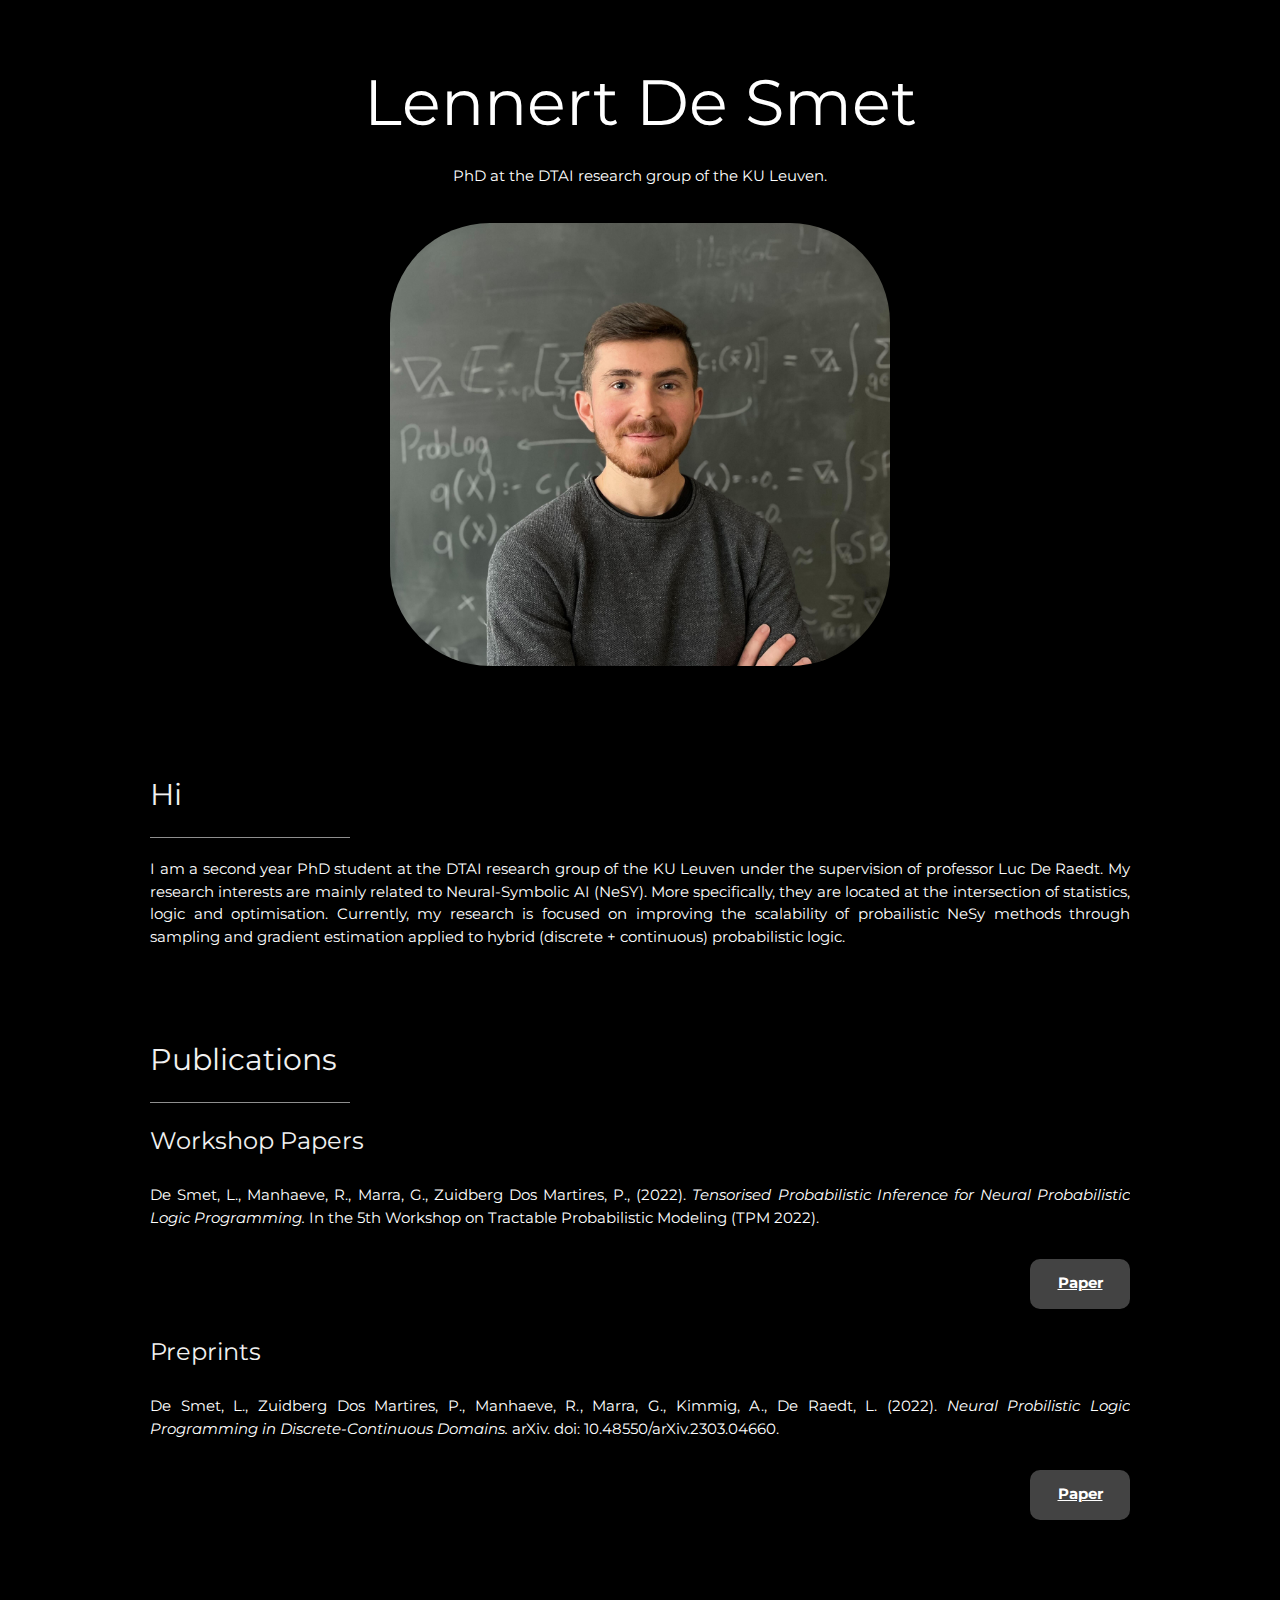
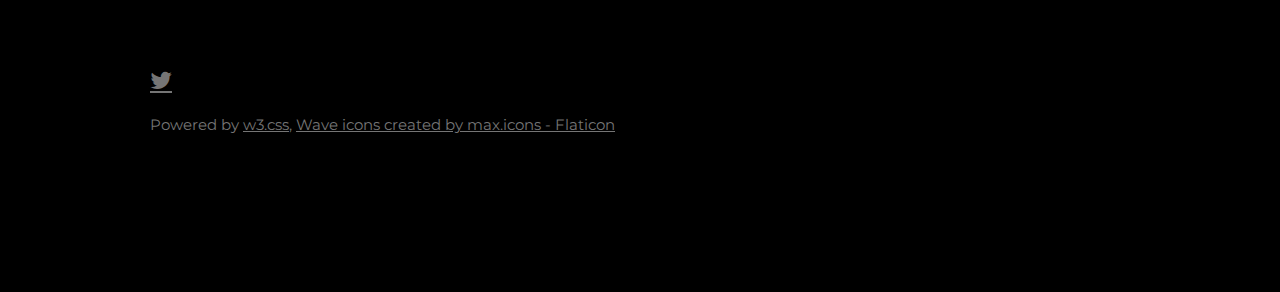
==== index.html @ 8cc745d8 "test commit" ====
<!DOCTYPE html>
<html>
<head>

<style> 
    #rcorners1 {
        border-radius: 10px;
        background: #434343;
        padding: 13px; 
        width: 100px;
        height: 50px;  
    }
</style>
<style>
    #wrapper {
        overflow: auto; /* add this to contain floated children */
    }
    #first {
        float:left; /* add this */
    }
    #second {
        float: right; /* add this */
    }
</style>

<style>
    img {
      border-radius: 100px;
    }
</style>

<link rel="icon" href="/images/wave.png">

<title> Lennert De Smet </title>
<meta charset="UTF-8">
<meta name="viewport" content="width=device-width, initial-scale=1">
<link rel="stylesheet" href="https://www.w3schools.com/w3css/4/w3.css">
<link rel="stylesheet" href="https://fonts.googleapis.com/css?family=Montserrat">
<link rel="stylesheet" href="https://cdnjs.cloudflare.com/ajax/libs/font-awesome/4.7.0/css/font-awesome.min.css">
<style>
body, h1,h2,h3,h4,h5,h6 {font-family: "Montserrat", sans-serif}
.w3-row-padding img {margin-bottom: 12px}
/* Set the width of the sidebar to 120px */
.w3-sidebar {width: 120px;background: #222;}
/* Add a left margin to the "page content" that matches the width of the sidebar (120px) */
#main {margin-left: px}
/* Remove margins from "page content" on small screens */
@media only screen and (max-width: 600px) {#main {margin-left: 0}}
</style>
</head>
<body class="w3-black">

<!-- Page Content -->
<div class="w3-padding-large" id="main">
  <!-- Header/Home -->
  <header class="w3-container w3-padding-32 w3-center w3-black" id="home">
    <h1 class="w3-jumbo"><span class="w3-hide-small"> Lennert De Smet </h1>
    <p style="padding-bottom:20px;"> PhD at the DTAI research group of the KU Leuven.</p>
    <img src="/images/cropped_me.jpg" class="w3-image" width="500">
  </header>

  <!-- About Section -->
  <div class="w3-content w3-justify w3-text w3-padding-64" id="about">
    <h2 class="w3-text-light-grey"> Hi </h2>
    <hr style="width:200px" class="w3-opacity">
    <p>
        I am a second year PhD student at the DTAI research group of the KU Leuven under the supervision of professor Luc De Raedt.
        My research interests are mainly related to Neural-Symbolic AI (NeSY). More specifically, they are located at the intersection of statistics, logic and optimisation.
        Currently, my research is focused on improving the scalability of probailistic NeSy methods through sampling and gradient estimation applied to hybrid (discrete + continuous) probabilistic logic.
    </p>

    <div class="w3-content w3-justify w3-text w3-padding-64" id="publications"></divclass>

    <h2 class="w3-text-light-grey"> Publications </h2>
    <hr style="width:200px" class="w3-opacity">
    <h3 class="w3-text-light-grey" style="text-align:left;"> Workshop Papers</h3>

    <div id="wrapper">
        <div id="first">
            <p>
                De Smet, L., 
                <a href="https://people.cs.kuleuven.be/~robin.manhaeve/" style="text-decoration: none"> Manhaeve, R.</a>, 
                <a href="https://www.giuseppemarra.com/" style="text-decoration: none"> Marra, G.</a>, 
                <a href="https://pedrozudo.github.io/" style="text-decoration: none"> Zuidberg Dos Martires, P.</a>,
                (2022). 
                <em>Tensorised Probabilistic Inference for Neural Probabilistic Logic Programming.</em>
                In the 5th Workshop on Tractable Probabilistic Modeling (TPM 2022).
            </p>
        </div>
        <div id="second">
            <p id="rcorners1" style="text-align:center;"> <b> <a href="https://openreview.net/pdf?id=6Kpbq2Y2IK6"> Paper </a> </b> </p>
        </div>
    </div>

    <h3 class="w3-text-light-grey" style="text-align:left;"> Preprints </h3>
    <div id="wrapper">
        <div id="first">
            <p>
                De Smet, L., 
                <a href="https://pedrozudo.github.io/" style="text-decoration: none"> Zuidberg Dos Martires, P.</a>, 
                <a href="https://people.cs.kuleuven.be/~robin.manhaeve/" style="text-decoration: none"> Manhaeve, R.</a>, 
                <a href="https://www.giuseppemarra.com/" style="text-decoration: none"> Marra, G.</a>, 
                <a href="https://people.cs.kuleuven.be/~angelika.kimmig/" style="text-decoration: none"> Kimmig, A.</a>, 
                <a href="https://wms.cs.kuleuven.be/people/lucderaedt/" style="text-decoration: none"> De Raedt, L.</a>
                (2022). 
                <em> Neural Probilistic Logic Programming in Discrete-Continuous Domains.</em>
                arXiv. doi: 10.48550/arXiv.2303.04660.
            </p>
        </div>
        <div id="second">
            <p id="rcorners1" style="text-align:center;"> <b> <a href="https://arxiv.org/pdf/2303.04660.pdf"> Paper </a> </b> </p>
        </div>
    </div>

    <!-- <div class="w3-content w3-justify w3-text w3-padding-64" id="code"></divclass>
    <h2 class="w3-text-light-grey"> Code </h2>
    <hr style="width:200px" class="w3-opacity"> -->
</div>

<!-- Footer -->
<footer class="w3-content w3-padding-64 w3-text-grey w3-xlarge">
<a href="https://twitter.com/LennertDS_" <i class="fa fa-twitter w3-hover-opacity"></i><a/>
<p class="w3-medium">Powered by <a href="https://www.w3schools.com/w3css/default.asp" target="_blank" class="w3-hover-text-green">w3.css</a>,
    <a href="https://www.flaticon.com/free-icons/wave" title="wave icons">Wave icons created by max.icons - Flaticon</a>
</p>

<!-- End footer -->
</footer>

<!-- END PAGE CONTENT -->
</div>

</body>
</html>
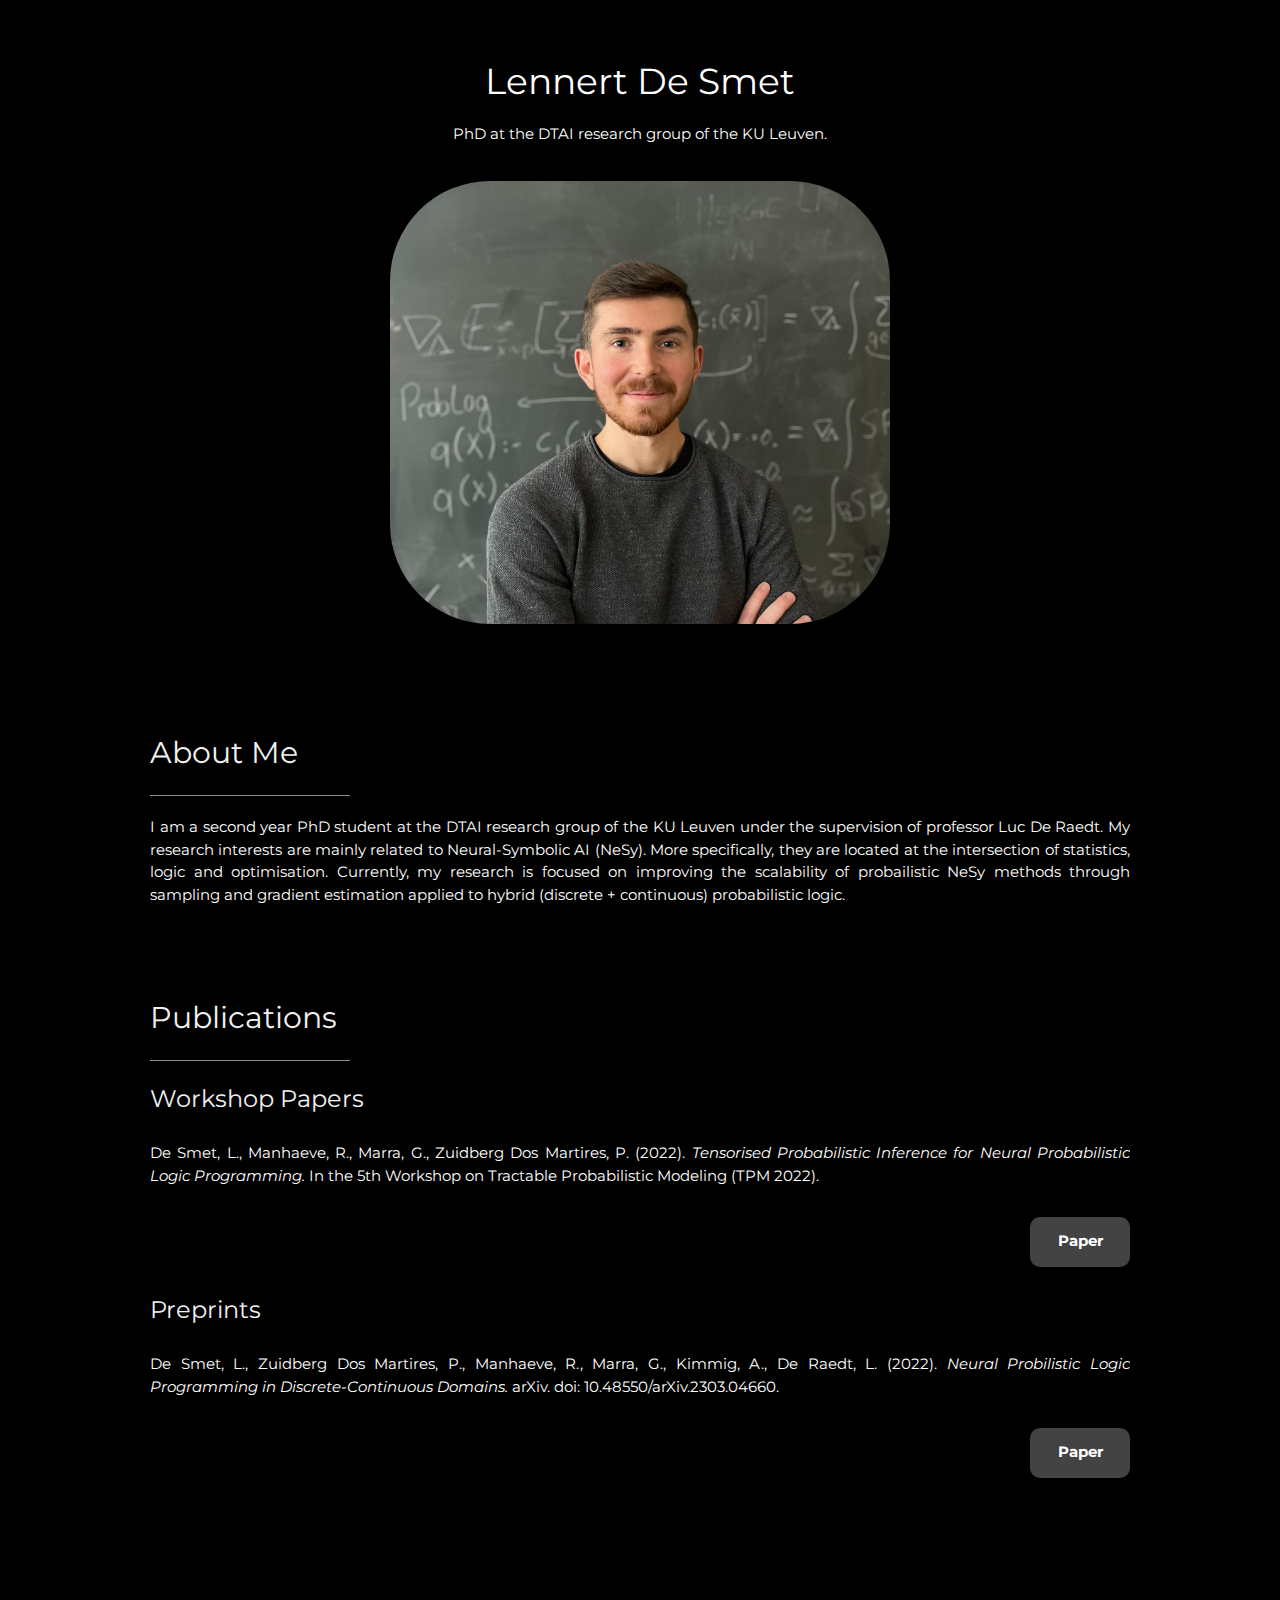
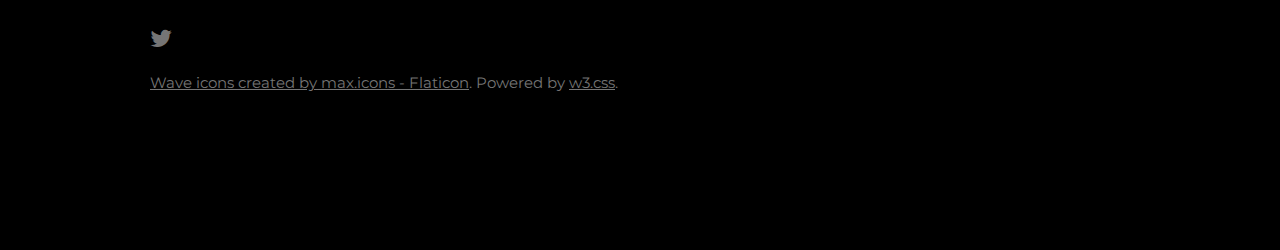
==== commit 147741ed: "test commit" ====
--- a/index.html
+++ b/index.html
@@ -11,6 +11,13 @@
         height: 50px;  
     }
 </style>
+
+<style>
+    a:hover {
+    color: #277da1;
+    }
+</style>
+
 <style>
     #wrapper {
         overflow: auto; /* add this to contain floated children */
@@ -38,14 +45,15 @@
 <link rel="stylesheet" href="https://fonts.googleapis.com/css?family=Montserrat">
 <link rel="stylesheet" href="https://cdnjs.cloudflare.com/ajax/libs/font-awesome/4.7.0/css/font-awesome.min.css">
 <style>
-body, h1,h2,h3,h4,h5,h6 {font-family: "Montserrat", sans-serif}
-.w3-row-padding img {margin-bottom: 12px}
-/* Set the width of the sidebar to 120px */
-.w3-sidebar {width: 120px;background: #222;}
-/* Add a left margin to the "page content" that matches the width of the sidebar (120px) */
-#main {margin-left: px}
-/* Remove margins from "page content" on small screens */
-@media only screen and (max-width: 600px) {#main {margin-left: 0}}
+    body, h1,h2,h3,h4,h5,h6 {font-family: "Montserrat", sans-serif}
+    .w3-row-padding img {margin-bottom: 12px}
+    /* Set the width of the sidebar to 120px */
+    .w3-sidebar {width: 120px;background: #222;}
+    /* Add a left margin to the "page content" that matches the width of the sidebar (120px) */
+    /* Remove margins from "page content" on small screens */
+    @media only screen and (max-width: 600px) {
+        #main {margin-left: 0}
+    }
 </style>
 </head>
 <body class="w3-black">
@@ -54,18 +62,18 @@
 <div class="w3-padding-large" id="main">
   <!-- Header/Home -->
   <header class="w3-container w3-padding-32 w3-center w3-black" id="home">
-    <h1 class="w3-jumbo"><span class="w3-hide-small"> Lennert De Smet </h1>
+    <h1> Lennert De Smet </h1>
     <p style="padding-bottom:20px;"> PhD at the DTAI research group of the KU Leuven.</p>
     <img src="/images/cropped_me.jpg" class="w3-image" width="500">
   </header>
 
   <!-- About Section -->
   <div class="w3-content w3-justify w3-text w3-padding-64" id="about">
-    <h2 class="w3-text-light-grey"> Hi </h2>
+    <h2 class="w3-text-light-grey"> About Me </h2>
     <hr style="width:200px" class="w3-opacity">
     <p>
         I am a second year PhD student at the DTAI research group of the KU Leuven under the supervision of professor Luc De Raedt.
-        My research interests are mainly related to Neural-Symbolic AI (NeSY). More specifically, they are located at the intersection of statistics, logic and optimisation.
+        My research interests are mainly related to Neural-Symbolic AI (NeSy). More specifically, they are located at the intersection of statistics, logic and optimisation.
         Currently, my research is focused on improving the scalability of probailistic NeSy methods through sampling and gradient estimation applied to hybrid (discrete + continuous) probabilistic logic.
     </p>
 
@@ -81,14 +89,14 @@
                 De Smet, L., 
                 <a href="https://people.cs.kuleuven.be/~robin.manhaeve/" style="text-decoration: none"> Manhaeve, R.</a>, 
                 <a href="https://www.giuseppemarra.com/" style="text-decoration: none"> Marra, G.</a>, 
-                <a href="https://pedrozudo.github.io/" style="text-decoration: none"> Zuidberg Dos Martires, P.</a>,
+                <a href="https://pedrozudo.github.io/" style="text-decoration: none"> Zuidberg Dos Martires, P.</a>
                 (2022). 
                 <em>Tensorised Probabilistic Inference for Neural Probabilistic Logic Programming.</em>
                 In the 5th Workshop on Tractable Probabilistic Modeling (TPM 2022).
             </p>
         </div>
         <div id="second">
-            <p id="rcorners1" style="text-align:center;"> <b> <a href="https://openreview.net/pdf?id=6Kpbq2Y2IK6"> Paper </a> </b> </p>
+            <a href="https://openreview.net/pdf?id=6Kpbq2Y2IK6" style="text-decoration: none"><p id="rcorners1" style="text-align:center;"> <b> Paper </b> </p> </a>
         </div>
     </div>
 
@@ -108,7 +116,7 @@
             </p>
         </div>
         <div id="second">
-            <p id="rcorners1" style="text-align:center;"> <b> <a href="https://arxiv.org/pdf/2303.04660.pdf"> Paper </a> </b> </p>
+            <a href="https://arxiv.org/pdf/2303.04660.pdf" style="text-decoration: none"><p id="rcorners1" style="text-align:center;"> <b> Paper </b> </p> </a>
         </div>
     </div>
 
@@ -119,11 +127,9 @@
 
 <!-- Footer -->
 <footer class="w3-content w3-padding-64 w3-text-grey w3-xlarge">
-<a href="https://twitter.com/LennertDS_" <i class="fa fa-twitter w3-hover-opacity"></i><a/>
-<p class="w3-medium">Powered by <a href="https://www.w3schools.com/w3css/default.asp" target="_blank" class="w3-hover-text-green">w3.css</a>,
-    <a href="https://www.flaticon.com/free-icons/wave" title="wave icons">Wave icons created by max.icons - Flaticon</a>
-</p>
-
+<a href="https://twitter.com/LennertDS_" style="text-decoration: none" <i class="fa fa-twitter w3-hover-opacity"></i><a/>
+<p class="w3-medium"><a href="https://www.flaticon.com/free-icons/wave"> Wave icons created by max.icons - Flaticon</a>.
+Powered by <a href="https://www.w3schools.com/w3css/default.asp" target="_blank" class="w3-hover-text-green">w3.css</a>.</p>
 <!-- End footer -->
 </footer>
 
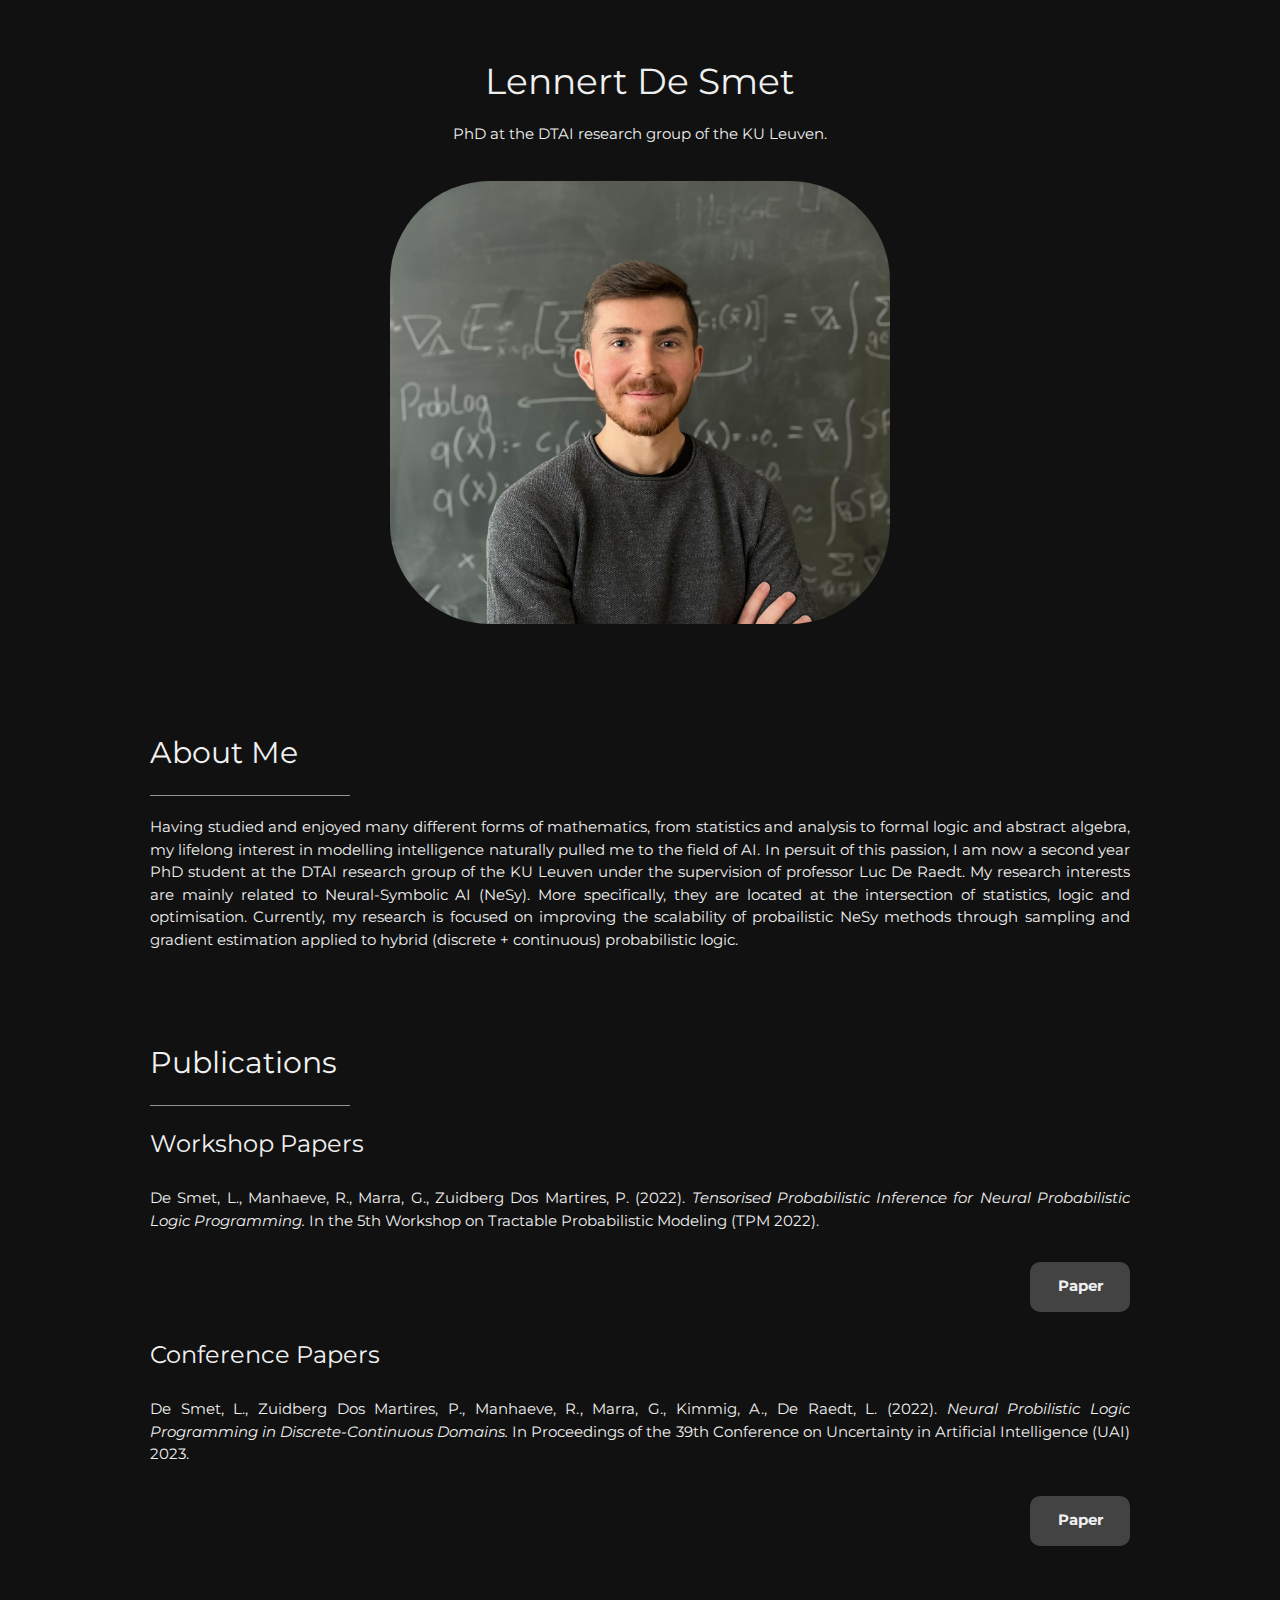
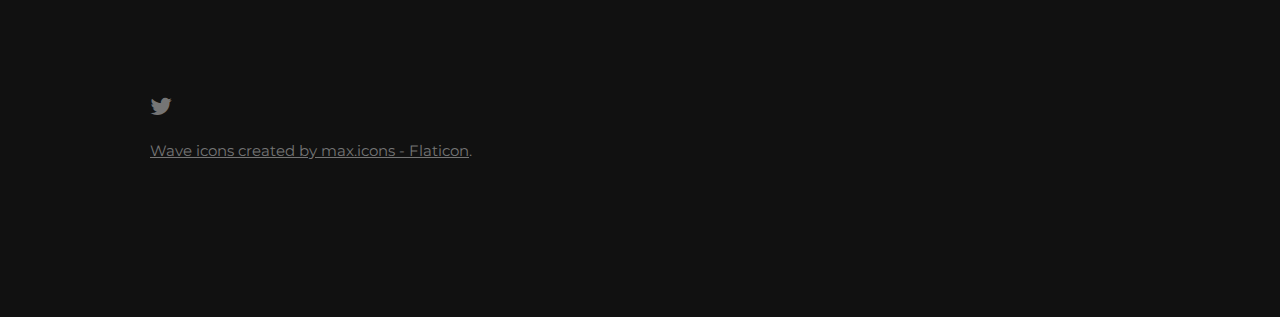
==== commit 19a8e4e8: "W3 reference removal" ====
--- a/index.html
+++ b/index.html
@@ -28,6 +28,10 @@
     #second {
         float: right; /* add this */
     }
+    #background {
+        color: #efefef;
+        background-color: #111111;
+    }
 </style>
 
 <style>
@@ -53,15 +57,16 @@
     /* Remove margins from "page content" on small screens */
     @media only screen and (max-width: 600px) {
         #main {margin-left: 0}
+        #background {background-color: #000000;}
     }
 </style>
 </head>
-<body class="w3-black">
+<body id="background">
 
 <!-- Page Content -->
 <div class="w3-padding-large" id="main">
   <!-- Header/Home -->
-  <header class="w3-container w3-padding-32 w3-center w3-black" id="home">
+  <header class="w3-container w3-padding-32 w3-center" id="home">
     <h1> Lennert De Smet </h1>
     <p style="padding-bottom:20px;"> PhD at the DTAI research group of the KU Leuven.</p>
     <img src="/images/cropped_me.jpg" class="w3-image" width="500">
@@ -72,8 +77,10 @@
     <h2 class="w3-text-light-grey"> About Me </h2>
     <hr style="width:200px" class="w3-opacity">
     <p>
-        I am a second year PhD student at the DTAI research group of the KU Leuven under the supervision of professor Luc De Raedt.
-        My research interests are mainly related to Neural-Symbolic AI (NeSy). More specifically, they are located at the intersection of statistics, logic and optimisation.
+        Having studied and enjoyed many different forms of mathematics, from statistics and analysis to formal logic and abstract algebra, my lifelong interest in modelling intelligence naturally pulled me to the field of AI.
+        In persuit of this passion, I am now a second year PhD student at the DTAI research group of the KU Leuven under the supervision of professor Luc De Raedt.
+        My research interests are mainly related to Neural-Symbolic AI (NeSy). 
+        More specifically, they are located at the intersection of statistics, logic and optimisation.
         Currently, my research is focused on improving the scalability of probailistic NeSy methods through sampling and gradient estimation applied to hybrid (discrete + continuous) probabilistic logic.
     </p>
 
@@ -100,7 +107,7 @@
         </div>
     </div>
 
-    <h3 class="w3-text-light-grey" style="text-align:left;"> Preprints </h3>
+    <h3 class="w3-text-light-grey" style="text-align:left;"> Conference Papers </h3>
     <div id="wrapper">
         <div id="first">
             <p>
@@ -112,11 +119,11 @@
                 <a href="https://wms.cs.kuleuven.be/people/lucderaedt/" style="text-decoration: none"> De Raedt, L.</a>
                 (2022). 
                 <em> Neural Probilistic Logic Programming in Discrete-Continuous Domains.</em>
-                arXiv. doi: 10.48550/arXiv.2303.04660.
+                In Proceedings of the 39th Conference on Uncertainty in Artificial Intelligence (UAI) 2023.
             </p>
         </div>
         <div id="second">
-            <a href="https://arxiv.org/pdf/2303.04660.pdf" style="text-decoration: none"><p id="rcorners1" style="text-align:center;"> <b> Paper </b> </p> </a>
+            <a href="https://proceedings.mlr.press/v216/de-smet23a.html" style="text-decoration: none"><p id="rcorners1" style="text-align:center;"> <b> Paper </b> </p> </a>
         </div>
     </div>
 
@@ -129,7 +136,9 @@
 <footer class="w3-content w3-padding-64 w3-text-grey w3-xlarge">
 <a href="https://twitter.com/LennertDS_" style="text-decoration: none" <i class="fa fa-twitter w3-hover-opacity"></i><a/>
 <p class="w3-medium"><a href="https://www.flaticon.com/free-icons/wave"> Wave icons created by max.icons - Flaticon</a>.
-Powered by <a href="https://www.w3schools.com/w3css/default.asp" target="_blank" class="w3-hover-text-green">w3.css</a>.</p>
+<!-- 
+    Commented out the w3 reference for cleanliness purposes
+    Powered by <a href="https://www.w3schools.com/w3css/default.asp" target="_blank" class="w3-hover-text-green">w3.css</a>.</p> -->
 <!-- End footer -->
 </footer>
 
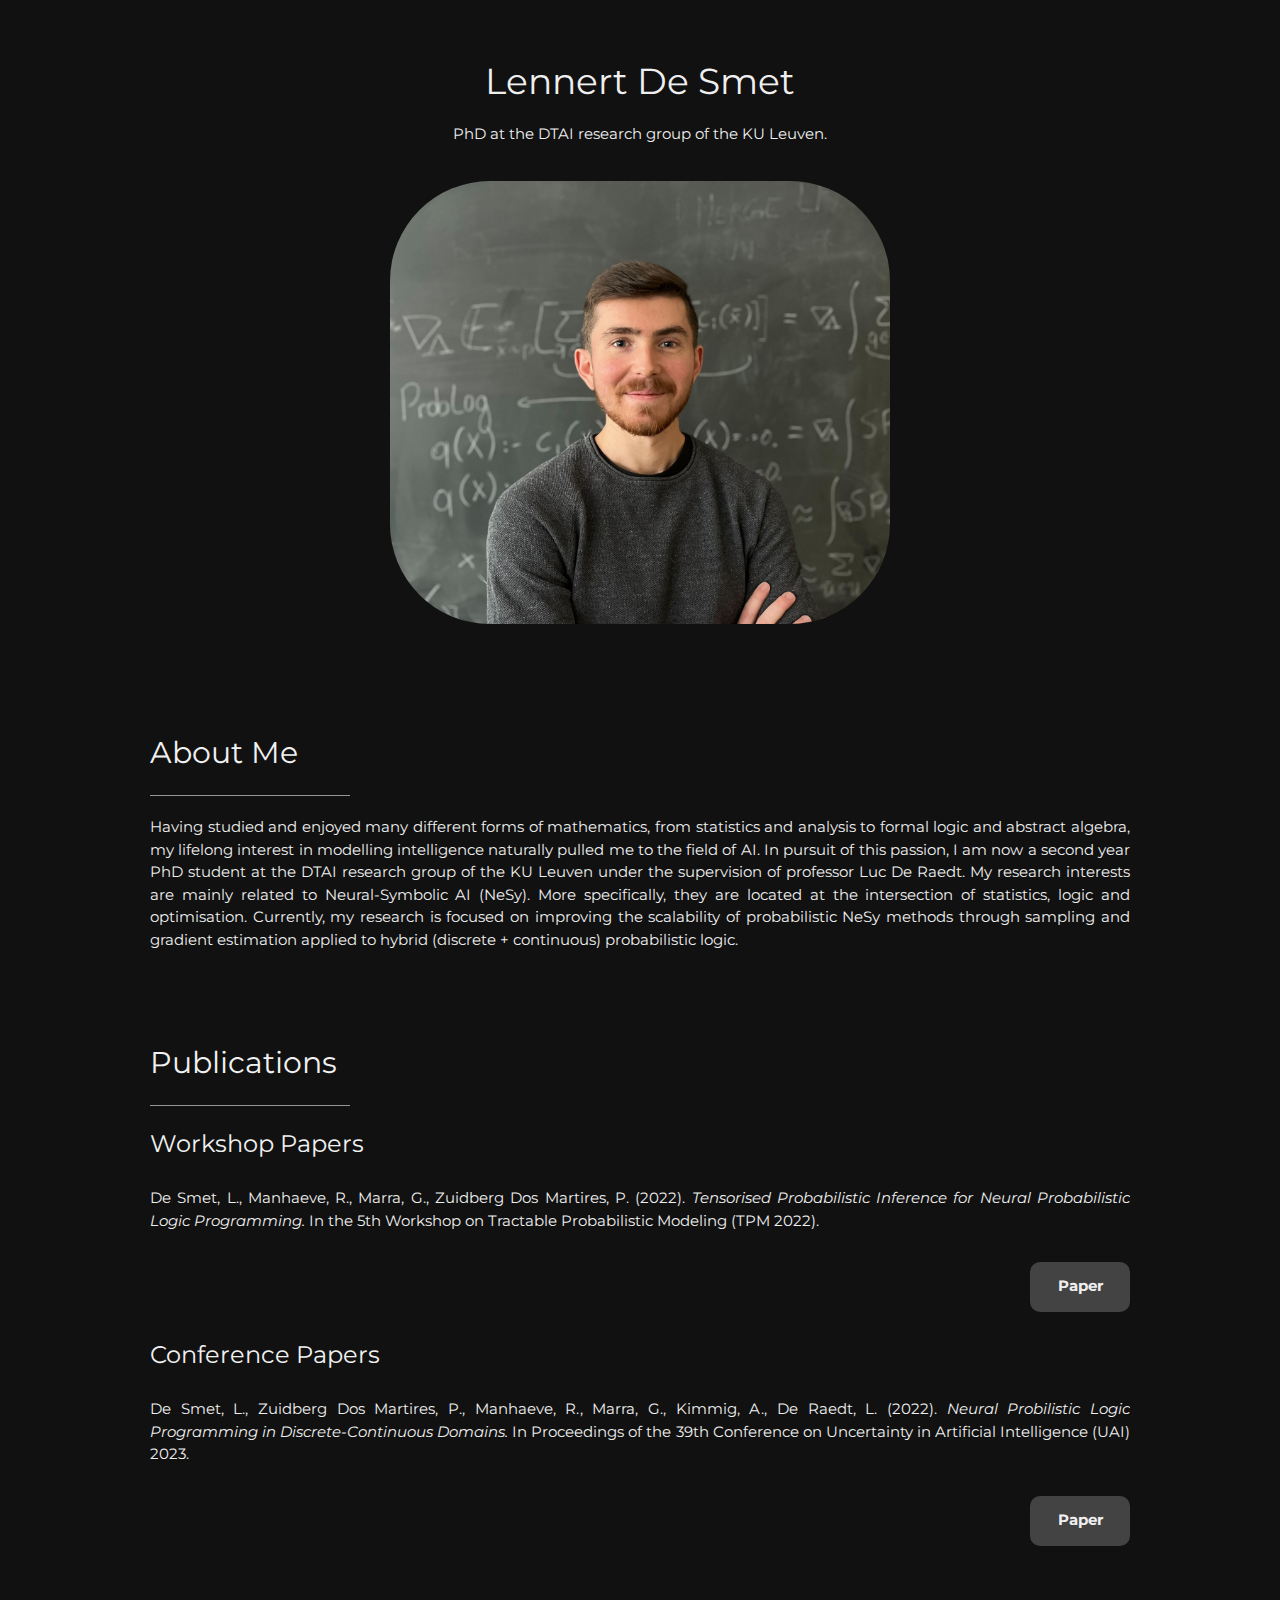
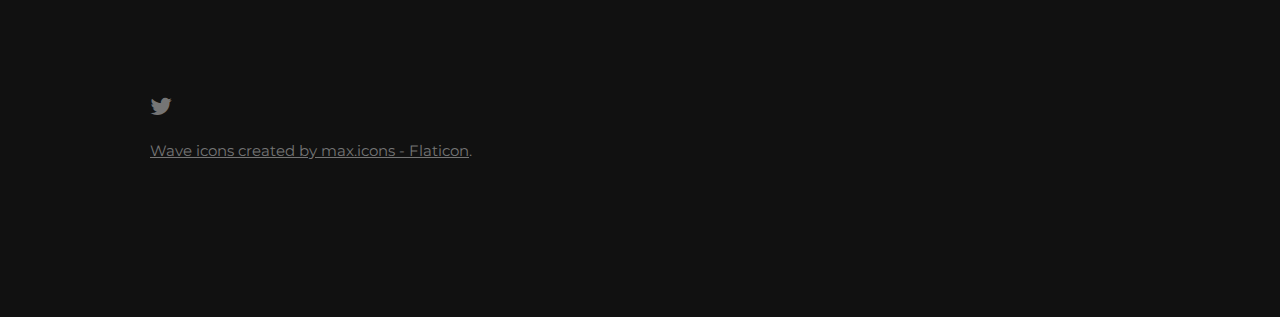
==== commit ec6a0bf2: "Another damn typo" ====
--- a/index.html
+++ b/index.html
@@ -78,10 +78,10 @@
     <hr style="width:200px" class="w3-opacity">
     <p>
         Having studied and enjoyed many different forms of mathematics, from statistics and analysis to formal logic and abstract algebra, my lifelong interest in modelling intelligence naturally pulled me to the field of AI.
-        In persuit of this passion, I am now a second year PhD student at the DTAI research group of the KU Leuven under the supervision of professor Luc De Raedt.
+        In pursuit of this passion, I am now a second year PhD student at the DTAI research group of the KU Leuven under the supervision of professor Luc De Raedt.
         My research interests are mainly related to Neural-Symbolic AI (NeSy). 
         More specifically, they are located at the intersection of statistics, logic and optimisation.
-        Currently, my research is focused on improving the scalability of probailistic NeSy methods through sampling and gradient estimation applied to hybrid (discrete + continuous) probabilistic logic.
+        Currently, my research is focused on improving the scalability of probabilistic NeSy methods through sampling and gradient estimation applied to hybrid (discrete + continuous) probabilistic logic.
     </p>
 
     <div class="w3-content w3-justify w3-text w3-padding-64" id="publications"></divclass>
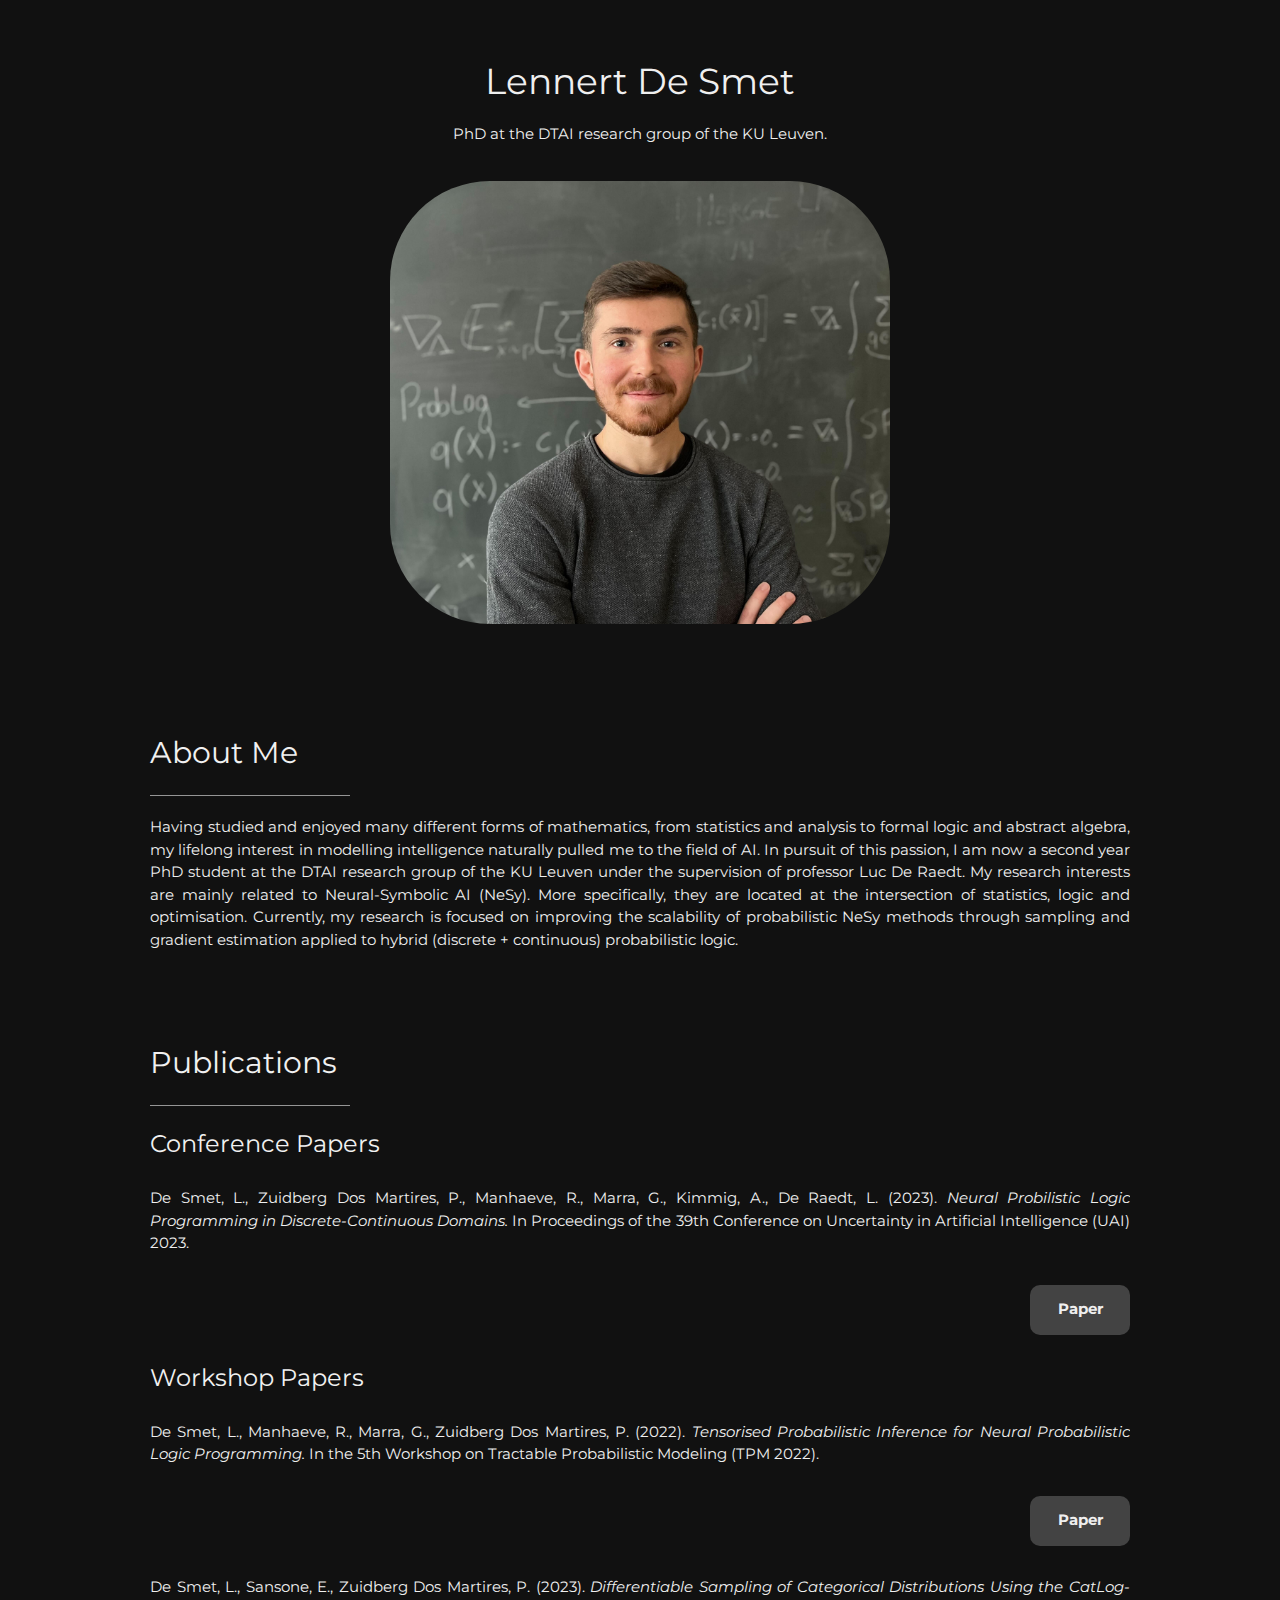
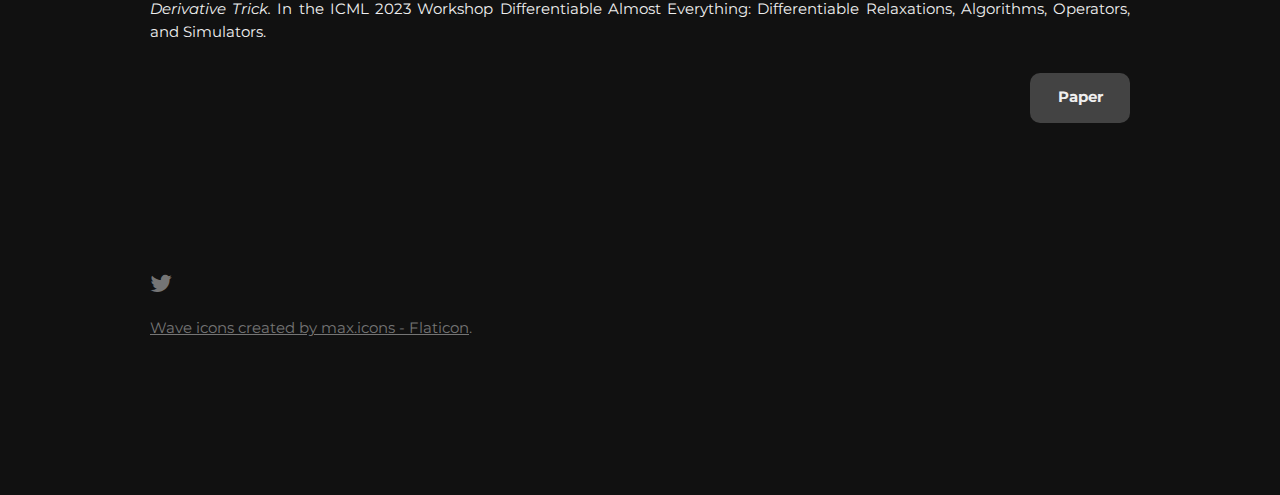
==== commit 5b47b5b2: "Switched workshop with conference paper order" ====
--- a/index.html
+++ b/index.html
@@ -47,9 +47,11 @@
 <meta name="viewport" content="width=device-width, initial-scale=1">
 <link rel="stylesheet" href="https://www.w3schools.com/w3css/4/w3.css">
 <link rel="stylesheet" href="https://fonts.googleapis.com/css?family=Montserrat">
+<link rel="stylesheet" href="https://fonts.googleapis.com/css2?family=Fira+Sans">
 <link rel="stylesheet" href="https://cdnjs.cloudflare.com/ajax/libs/font-awesome/4.7.0/css/font-awesome.min.css">
 <style>
     body, h1,h2,h3,h4,h5,h6 {font-family: "Montserrat", sans-serif}
+    /* body, h1,h2,h3,h4,h5,h6 {font-family: "Fira Sans"} */
     .w3-row-padding img {margin-bottom: 12px}
     /* Set the width of the sidebar to 120px */
     .w3-sidebar {width: 120px;background: #222;}
@@ -88,24 +90,6 @@
 
     <h2 class="w3-text-light-grey"> Publications </h2>
     <hr style="width:200px" class="w3-opacity">
-    <h3 class="w3-text-light-grey" style="text-align:left;"> Workshop Papers</h3>
-
-    <div id="wrapper">
-        <div id="first">
-            <p>
-                De Smet, L., 
-                <a href="https://people.cs.kuleuven.be/~robin.manhaeve/" style="text-decoration: none"> Manhaeve, R.</a>, 
-                <a href="https://www.giuseppemarra.com/" style="text-decoration: none"> Marra, G.</a>, 
-                <a href="https://pedrozudo.github.io/" style="text-decoration: none"> Zuidberg Dos Martires, P.</a>
-                (2022). 
-                <em>Tensorised Probabilistic Inference for Neural Probabilistic Logic Programming.</em>
-                In the 5th Workshop on Tractable Probabilistic Modeling (TPM 2022).
-            </p>
-        </div>
-        <div id="second">
-            <a href="https://openreview.net/pdf?id=6Kpbq2Y2IK6" style="text-decoration: none"><p id="rcorners1" style="text-align:center;"> <b> Paper </b> </p> </a>
-        </div>
-    </div>
 
     <h3 class="w3-text-light-grey" style="text-align:left;"> Conference Papers </h3>
     <div id="wrapper">
@@ -117,13 +101,48 @@
                 <a href="https://www.giuseppemarra.com/" style="text-decoration: none"> Marra, G.</a>, 
                 <a href="https://people.cs.kuleuven.be/~angelika.kimmig/" style="text-decoration: none"> Kimmig, A.</a>, 
                 <a href="https://wms.cs.kuleuven.be/people/lucderaedt/" style="text-decoration: none"> De Raedt, L.</a>
-                (2022). 
+                (2023). 
                 <em> Neural Probilistic Logic Programming in Discrete-Continuous Domains.</em>
                 In Proceedings of the 39th Conference on Uncertainty in Artificial Intelligence (UAI) 2023.
             </p>
         </div>
         <div id="second">
             <a href="https://proceedings.mlr.press/v216/de-smet23a.html" style="text-decoration: none"><p id="rcorners1" style="text-align:center;"> <b> Paper </b> </p> </a>
+        </div>
+    </div>
+
+    <h3 class="w3-text-light-grey" style="text-align:left;"> Workshop Papers</h3>
+
+    <div id="wrapper">
+        <div id="first">
+            <p>
+                De Smet, L., 
+                <a href="https://people.cs.kuleuven.be/~robin.manhaeve/" style="text-decoration: none"> Manhaeve, R.</a>, 
+                <a href="https://www.giuseppemarra.com/" style="text-decoration: none"> Marra, G.</a>, 
+                <a href="https://pedrozudo.github.io/" style="text-decoration: none"> Zuidberg Dos Martires, P.</a>
+                (2022). 
+                <em> Tensorised Probabilistic Inference for Neural Probabilistic Logic Programming.</em>
+                In the 5th Workshop on Tractable Probabilistic Modeling (TPM 2022).
+            </p>
+        </div>
+        <div id="second">
+            <a href="https://openreview.net/pdf?id=6Kpbq2Y2IK6" style="text-decoration: none"><p id="rcorners1" style="text-align:center;"> <b> Paper </b> </p> </a>
+        </div>
+    </div>
+
+    <div id="wrapper">
+        <div id="first">
+            <p>
+                De Smet, L., 
+                <a href="https://emsansone.github.io/" style="text-decoration: none"> Sansone, E.</a>,
+                <a href="https://pedrozudo.github.io/" style="text-decoration: none"> Zuidberg Dos Martires, P.</a>
+                (2023). 
+                <em> Differentiable Sampling of Categorical Distributions Using the CatLog-Derivative Trick.</em>
+                In the ICML 2023 Workshop Differentiable Almost Everything: Differentiable Relaxations, Algorithms, Operators, and Simulators.
+            </p>
+        </div>
+        <div id="second">
+            <a href="https://differentiable.xyz/papers/paper_29.pdf" style="text-decoration: none"><p id="rcorners1" style="text-align:center;"> <b> Paper </b> </p> </a>
         </div>
     </div>
 
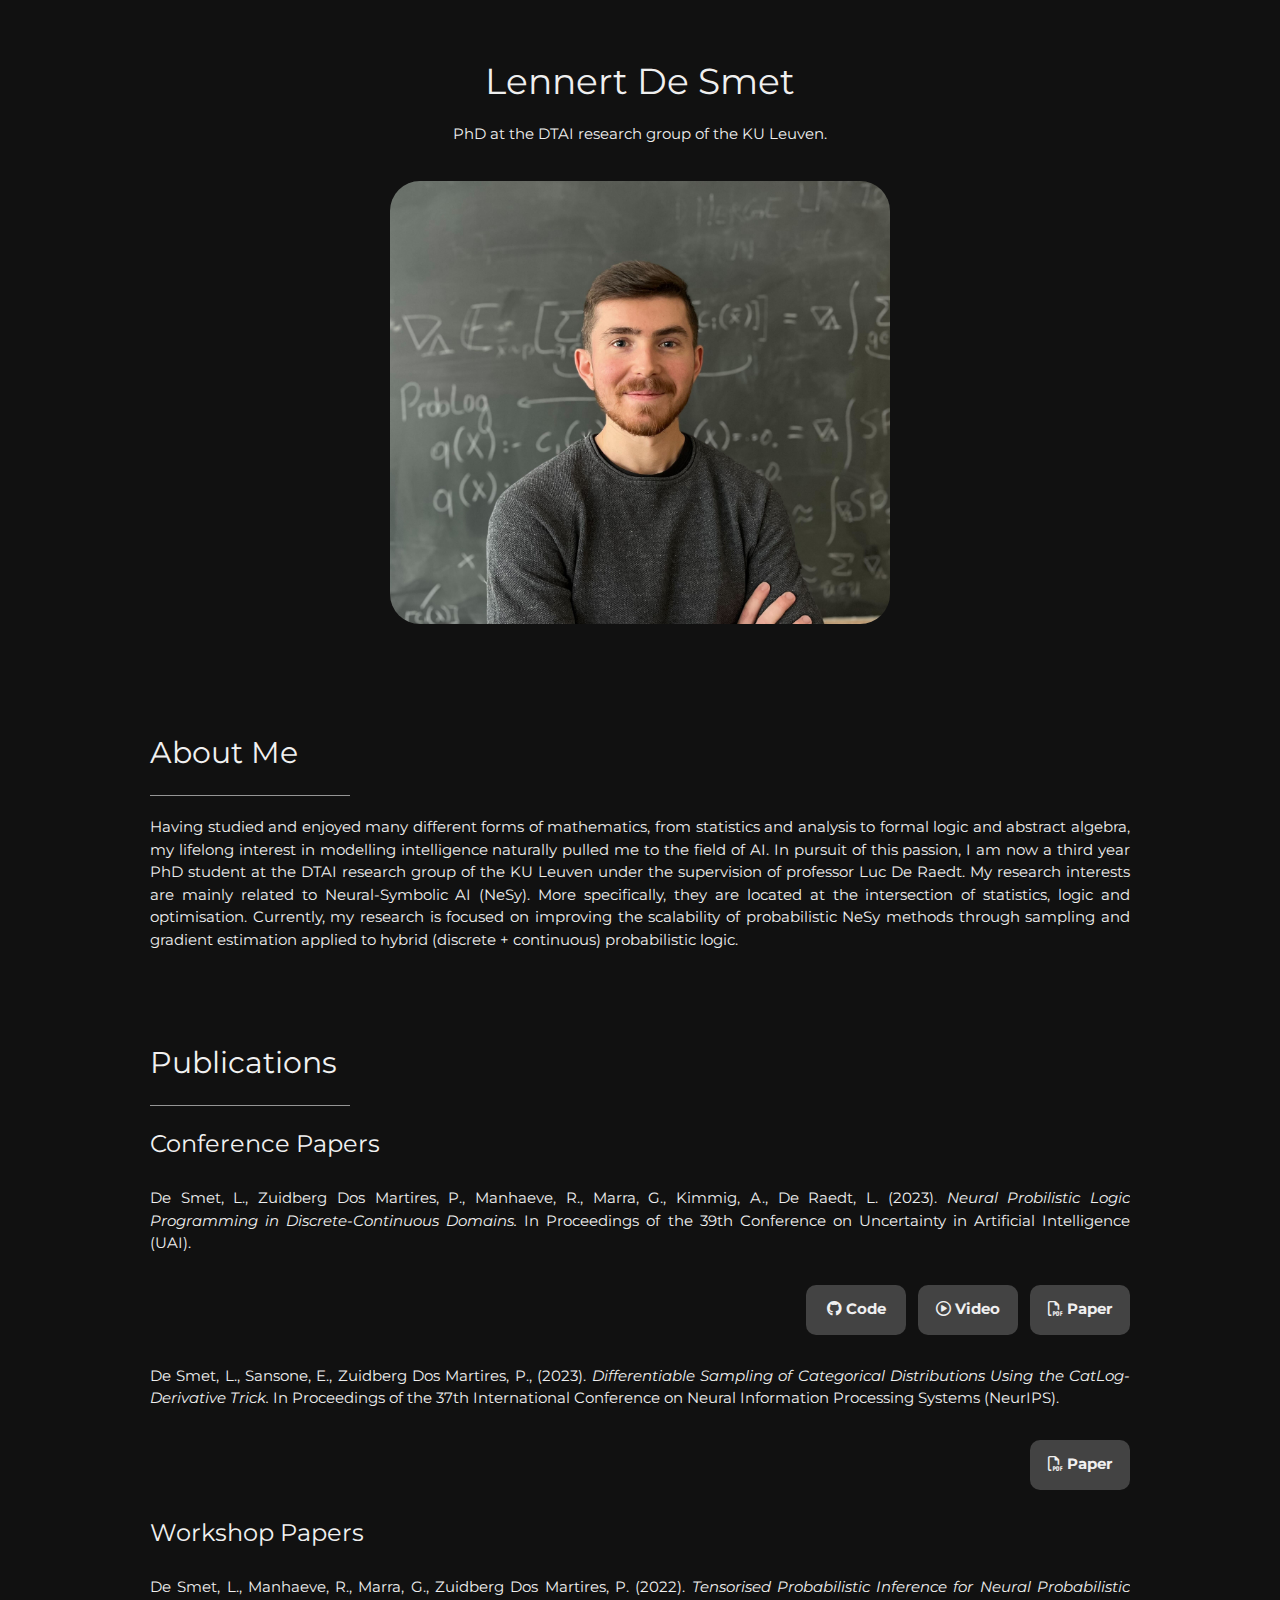
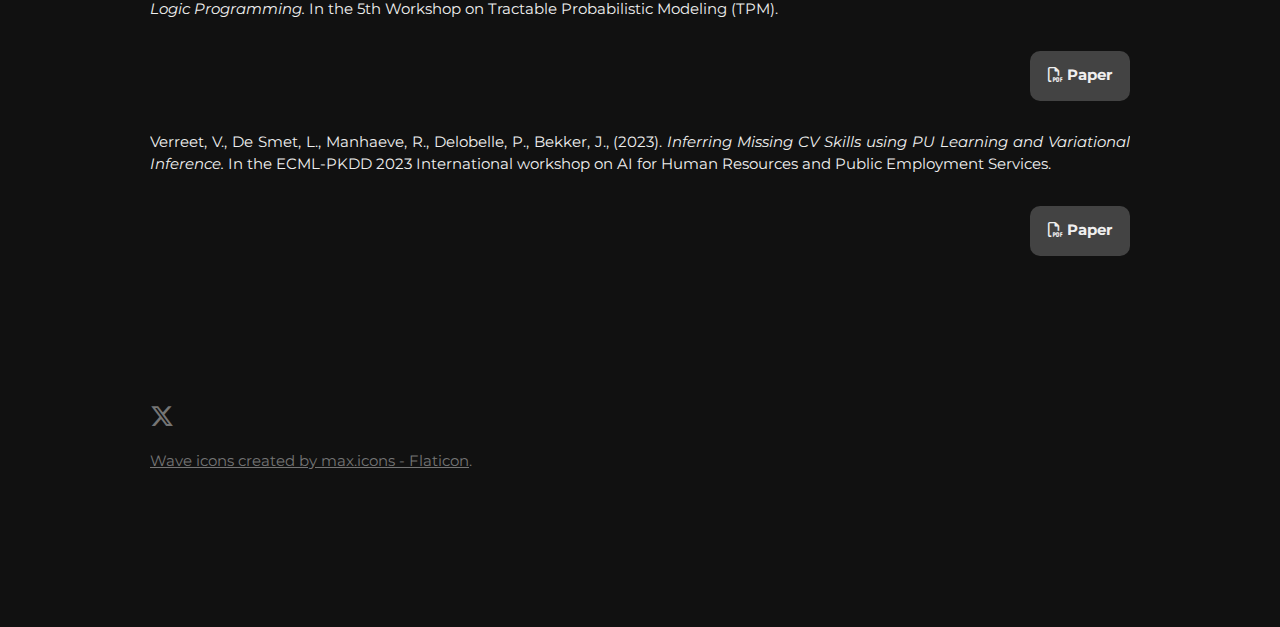
==== commit f0ee9b1e: "Third year phd update" ====
--- a/index.html
+++ b/index.html
@@ -36,7 +36,7 @@
 
 <style>
     img {
-      border-radius: 100px;
+      border-radius: 2em;
     }
 </style>
 
@@ -48,7 +48,7 @@
 <link rel="stylesheet" href="https://www.w3schools.com/w3css/4/w3.css">
 <link rel="stylesheet" href="https://fonts.googleapis.com/css?family=Montserrat">
 <link rel="stylesheet" href="https://fonts.googleapis.com/css2?family=Fira+Sans">
-<link rel="stylesheet" href="https://cdnjs.cloudflare.com/ajax/libs/font-awesome/4.7.0/css/font-awesome.min.css">
+<link rel="stylesheet" href="https://cdnjs.cloudflare.com/ajax/libs/font-awesome/6.4.2/css/all.min.css">
 <style>
     body, h1,h2,h3,h4,h5,h6 {font-family: "Montserrat", sans-serif}
     /* body, h1,h2,h3,h4,h5,h6 {font-family: "Fira Sans"} */
@@ -80,7 +80,7 @@
     <hr style="width:200px" class="w3-opacity">
     <p>
         Having studied and enjoyed many different forms of mathematics, from statistics and analysis to formal logic and abstract algebra, my lifelong interest in modelling intelligence naturally pulled me to the field of AI.
-        In pursuit of this passion, I am now a second year PhD student at the DTAI research group of the KU Leuven under the supervision of professor Luc De Raedt.
+        In pursuit of this passion, I am now a third year PhD student at the DTAI research group of the KU Leuven under the supervision of professor Luc De Raedt.
         My research interests are mainly related to Neural-Symbolic AI (NeSy). 
         More specifically, they are located at the intersection of statistics, logic and optimisation.
         Currently, my research is focused on improving the scalability of probabilistic NeSy methods through sampling and gradient estimation applied to hybrid (discrete + continuous) probabilistic logic.
@@ -103,11 +103,49 @@
                 <a href="https://wms.cs.kuleuven.be/people/lucderaedt/" style="text-decoration: none"> De Raedt, L.</a>
                 (2023). 
                 <em> Neural Probilistic Logic Programming in Discrete-Continuous Domains.</em>
-                In Proceedings of the 39th Conference on Uncertainty in Artificial Intelligence (UAI) 2023.
-            </p>
-        </div>
-        <div id="second">
-            <a href="https://proceedings.mlr.press/v216/de-smet23a.html" style="text-decoration: none"><p id="rcorners1" style="text-align:center;"> <b> Paper </b> </p> </a>
+                In Proceedings of the 39th Conference on Uncertainty in Artificial Intelligence (UAI).
+            </p>
+        </div>
+        <div id="second">
+            <a href="https://proceedings.mlr.press/v216/de-smet23a.html" style="text-decoration: none"><p id="rcorners1" style="text-align:center;"> <b> 
+                <i class="fa-regular fa-file-pdf w3-hover-opacity"></i> Paper </b> </p> </a>
+        </div>
+        <div id="second">
+            <a style="text-decoration: none"><p style="text-align:center;"> <b> &nbsp &nbsp </b> </p> </a>
+        </div>
+        <div id="second">
+            <a href="https://www.youtube.com/watch?v=eqWOMycQOk4&t=1s" style="text-decoration: none"><p id="rcorners1" style="text-align:center;"> <b> 
+                <i class="fa-regular fa-circle-play w3-hover-opacity"></i> Video </b> </p> </a>
+        </div>
+        <!-- <div id="second">
+            <a style="text-decoration: none"><p style="text-align:center;"> <b> &nbsp &nbsp </b> </p> </a>
+        </div>
+        <div id="second">
+            <a href="https://www.auai.org/uai2023/oral_slides/233-oral-slides.pdf" style="text-decoration: none"><p id="rcorners1" style="text-align:center;"> <b> Slides </b> </p> </a>
+        </div> -->
+        <div id="second">
+            <a style="text-decoration: none"><p style="text-align:center;"> <b> &nbsp &nbsp </b> </p> </a>
+        </div>
+        <div id="second">
+            <a href="https://github.com/ML-KULeuven/deepseaproblog" style="text-decoration: none"><p id="rcorners1" style="text-align:center;"> <b> 
+                <i class="fa-brands fa-github w3-hover-opacity"></i> Code </b> </p> </a>
+        </div>
+    </div>
+
+    <div id="wrapper">
+        <div id="first">
+            <p>
+                De Smet, L., 
+                <a href="https://emsansone.github.io/" style="text-decoration: none"> Sansone, E.</a>,
+                <a href="https://pedrozudo.github.io/" style="text-decoration: none"> Zuidberg Dos Martires, P.</a>, 
+                (2023). 
+                <em> Differentiable Sampling of Categorical Distributions Using the CatLog-Derivative Trick.</em>
+                In Proceedings of the 37th International Conference on Neural Information Processing Systems (NeurIPS).
+            </p>
+        </div>
+        <div id="second">
+            <a href="https://openreview.net/pdf?id=4vwBmAgyqN" style="text-decoration: none"><p id="rcorners1" style="text-align:center;"> <b> 
+                <i class="fa-regular fa-file-pdf w3-hover-opacity"></i> Paper </b> </p> </a>
         </div>
     </div>
 
@@ -122,15 +160,35 @@
                 <a href="https://pedrozudo.github.io/" style="text-decoration: none"> Zuidberg Dos Martires, P.</a>
                 (2022). 
                 <em> Tensorised Probabilistic Inference for Neural Probabilistic Logic Programming.</em>
-                In the 5th Workshop on Tractable Probabilistic Modeling (TPM 2022).
-            </p>
-        </div>
-        <div id="second">
-            <a href="https://openreview.net/pdf?id=6Kpbq2Y2IK6" style="text-decoration: none"><p id="rcorners1" style="text-align:center;"> <b> Paper </b> </p> </a>
-        </div>
-    </div>
-
-    <div id="wrapper">
+                In the 5th Workshop on Tractable Probabilistic Modeling (TPM).
+            </p>
+        </div>
+        <div id="second">
+            <a href="https://openreview.net/pdf?id=6Kpbq2Y2IK6" style="text-decoration: none"><p id="rcorners1" style="text-align:center;"> <b> 
+                <i class="fa-regular fa-file-pdf w3-hover-opacity"></i> Paper </b> </p> </a>
+        </div>
+    </div>
+
+    <div id="wrapper">
+        <div id="first">
+            <p>
+                <a href="https://www.kuleuven.be/wieiswie/nl/person/00118567" style="text-decoration: none"> Verreet, V.</a>, 
+                De Smet, L.,
+                <a href="https://people.cs.kuleuven.be/~robin.manhaeve/" style="text-decoration: none"> Manhaeve, R.</a>,
+                <a href="https://pieter.ai/" style="text-decoration: none"> Delobelle, P.</a>,
+                <a href="https://jessa.github.io/" style="text-decoration: none"> Bekker, J.</a>,
+                (2023). 
+                <em> Inferring Missing CV Skills using PU Learning and Variational Inference.</em>
+                In the ECML-PKDD 2023 International workshop on AI for Human Resources and Public Employment Services.
+            </p>
+        </div>
+        <div id="second">
+            <a href="https://ai4hrpes.github.io/ecmlpkdd2023/papers/ai4hrpes2023_paper_152.pdf" style="text-decoration: none"><p id="rcorners1" style="text-align:center;"> <b> 
+                <i class="fa-regular fa-file-pdf w3-hover-opacity"></i> Paper </b> </p> </a>
+        </div>
+    </div>
+
+    <!-- <div id="wrapper">
         <div id="first">
             <p>
                 De Smet, L., 
@@ -144,7 +202,7 @@
         <div id="second">
             <a href="https://differentiable.xyz/papers/paper_29.pdf" style="text-decoration: none"><p id="rcorners1" style="text-align:center;"> <b> Paper </b> </p> </a>
         </div>
-    </div>
+    </div> -->
 
     <!-- <div class="w3-content w3-justify w3-text w3-padding-64" id="code"></divclass>
     <h2 class="w3-text-light-grey"> Code </h2>
@@ -153,7 +211,7 @@
 
 <!-- Footer -->
 <footer class="w3-content w3-padding-64 w3-text-grey w3-xlarge">
-<a href="https://twitter.com/LennertDS_" style="text-decoration: none" <i class="fa fa-twitter w3-hover-opacity"></i><a/>
+<a href="https://twitter.com/LennertDS_" style="text-decoration: none" <i class="fa-brands fa-x-twitter w3-hover-opacity"></i><a/>
 <p class="w3-medium"><a href="https://www.flaticon.com/free-icons/wave"> Wave icons created by max.icons - Flaticon</a>.
 <!-- 
     Commented out the w3 reference for cleanliness purposes
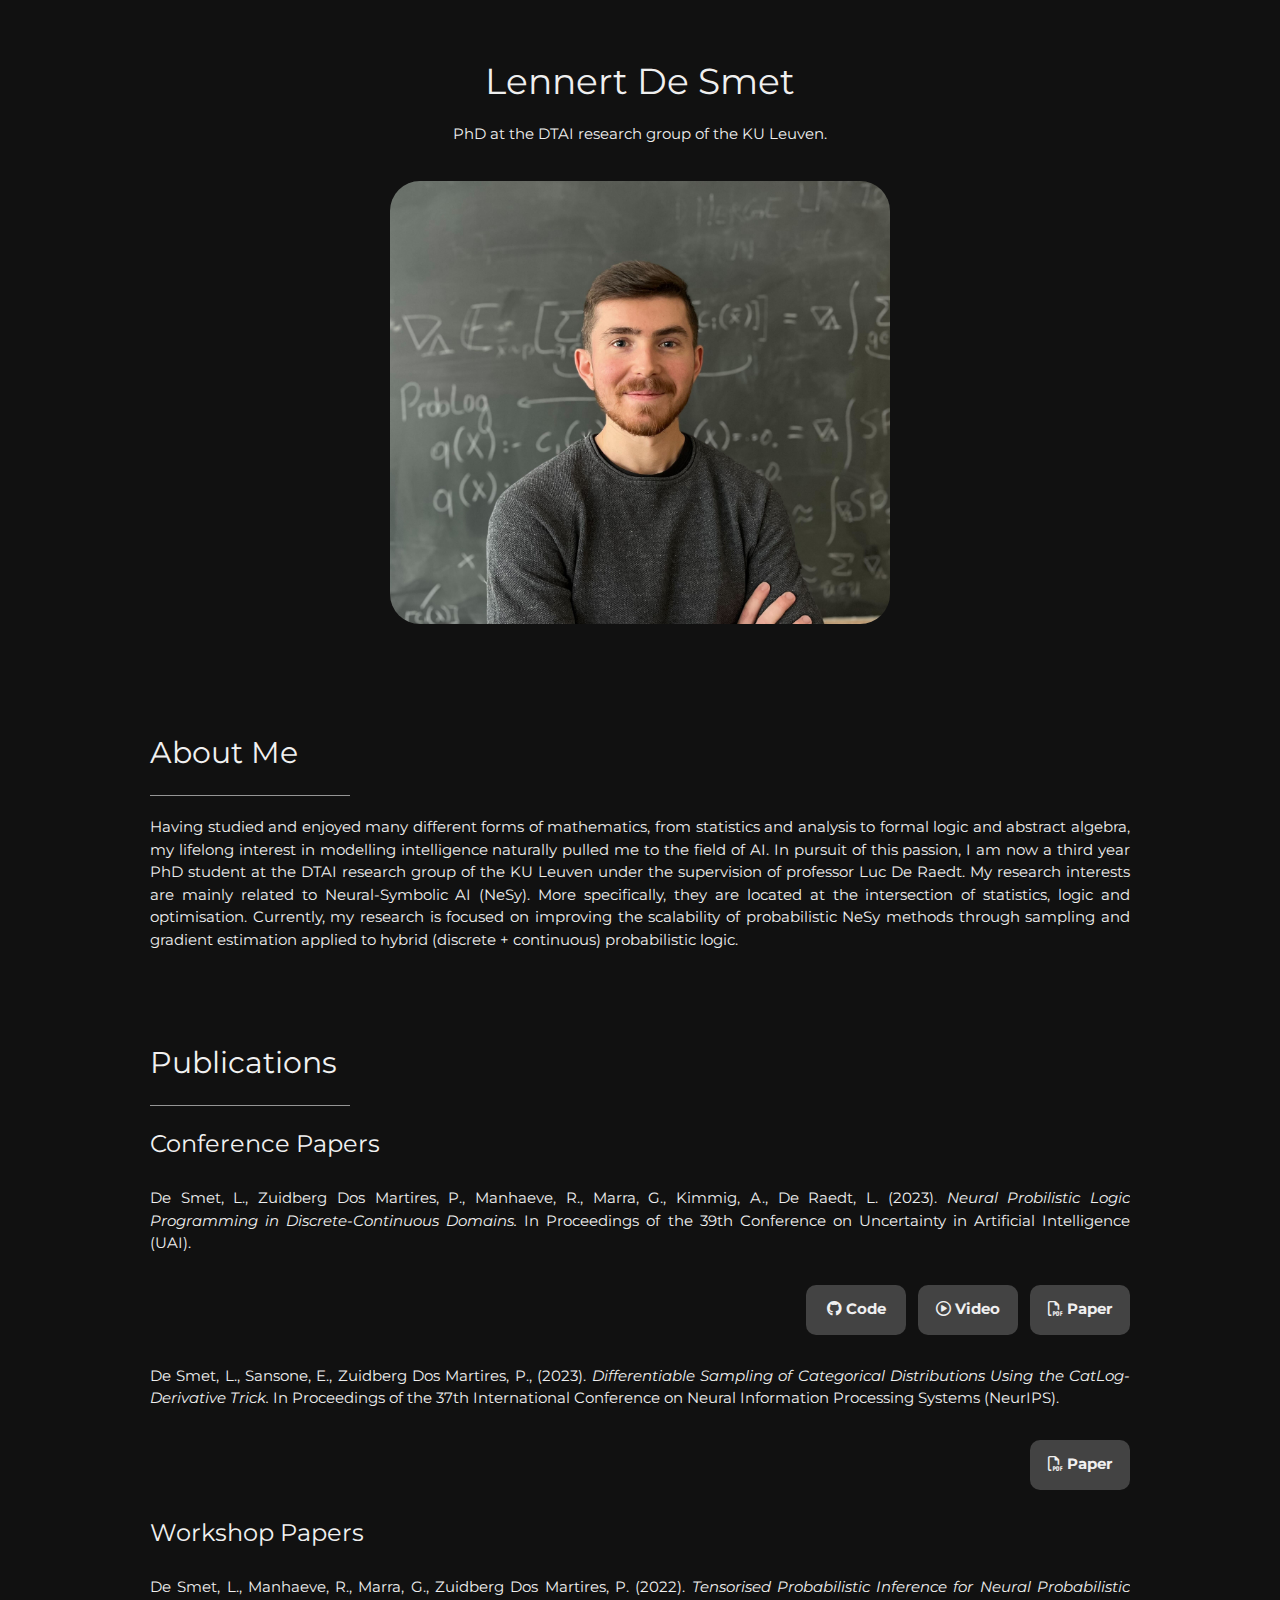
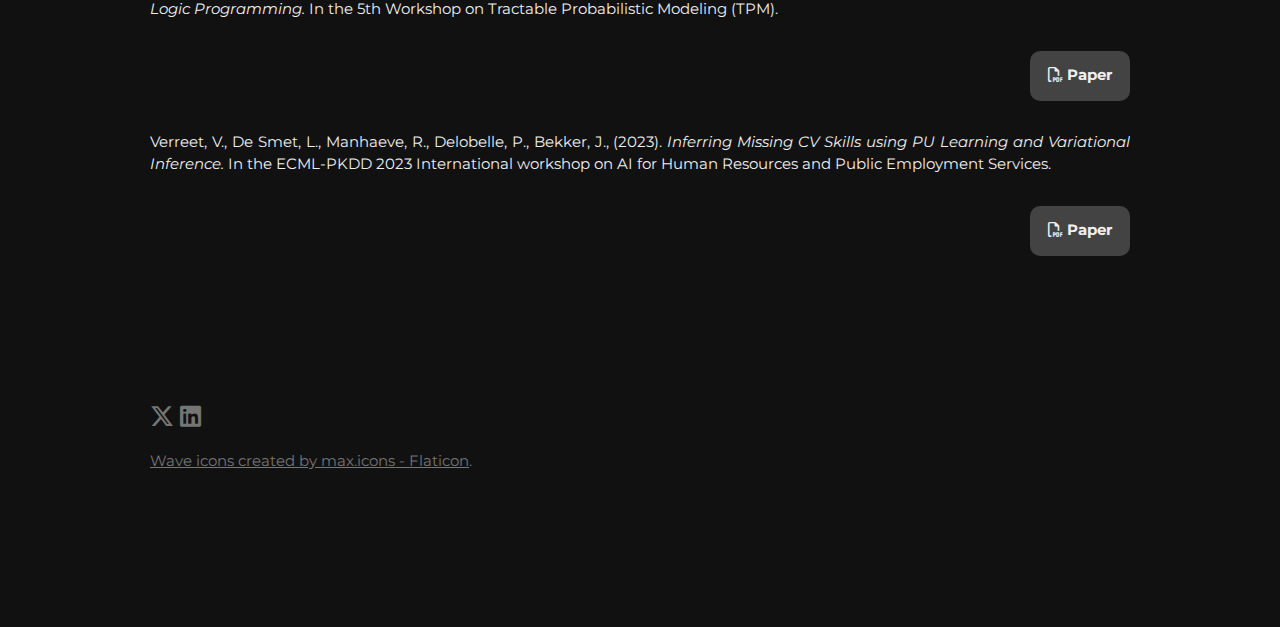
==== commit 446997d1: "LinkedIn added" ====
--- a/index.html
+++ b/index.html
@@ -144,7 +144,7 @@
             </p>
         </div>
         <div id="second">
-            <a href="https://openreview.net/pdf?id=4vwBmAgyqN" style="text-decoration: none"><p id="rcorners1" style="text-align:center;"> <b> 
+            <a href="https://openreview.net/pdf?id=AQyqxXctsN" style="text-decoration: none"><p id="rcorners1" style="text-align:center;"> <b> 
                 <i class="fa-regular fa-file-pdf w3-hover-opacity"></i> Paper </b> </p> </a>
         </div>
     </div>
@@ -211,12 +211,9 @@
 
 <!-- Footer -->
 <footer class="w3-content w3-padding-64 w3-text-grey w3-xlarge">
-<a href="https://twitter.com/LennertDS_" style="text-decoration: none" <i class="fa-brands fa-x-twitter w3-hover-opacity"></i><a/>
-<p class="w3-medium"><a href="https://www.flaticon.com/free-icons/wave"> Wave icons created by max.icons - Flaticon</a>.
-<!-- 
-    Commented out the w3 reference for cleanliness purposes
-    Powered by <a href="https://www.w3schools.com/w3css/default.asp" target="_blank" class="w3-hover-text-green">w3.css</a>.</p> -->
-<!-- End footer -->
+<a href="https://twitter.com/LennertDS_" style="text-decoration: none" <i class="fa-brands fa-x-twitter w3-hover-opacity"></i><a>
+<a href="www.linkedin.com/in/lennert-de-smet-3dot1415926" style="text-decoration: none" <i class="fa-brands fa-linkedin w3-hover-opacity"></i><a>
+<p class="w3-medium"><a href="https://www.flaticon.com/free-icons/wave"> Wave icons created by max.icons - Flaticon<a>.
 </footer>
 
 <!-- END PAGE CONTENT -->
